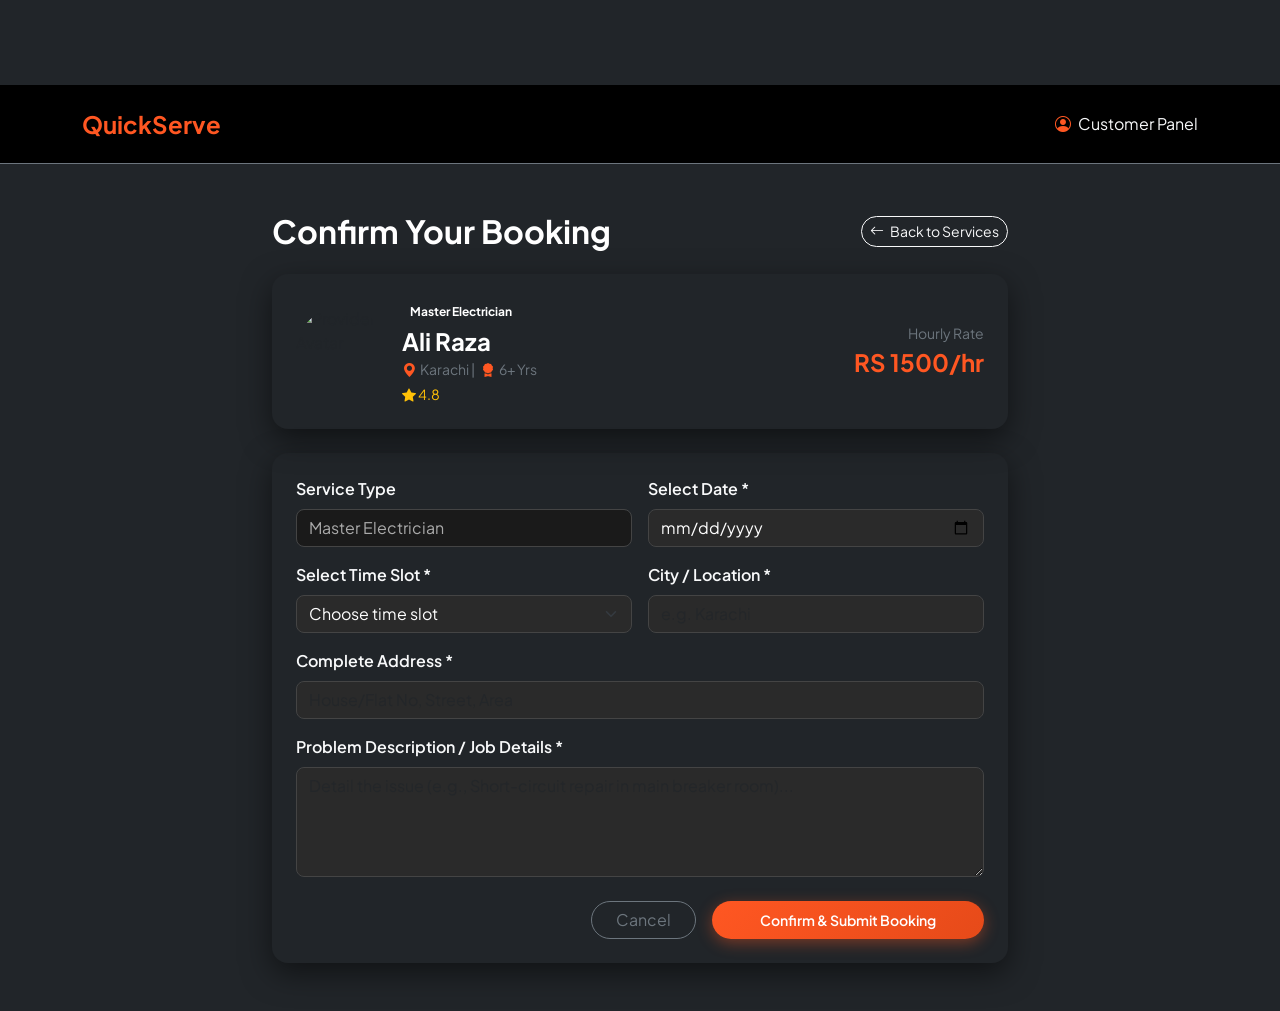
==== bookservice.html @ 1a3a0451 "update" ====
<!DOCTYPE html>
<html lang="en">
<head>
  <meta charset="UTF-8">
  <meta name="viewport" content="width=device-width, initial-scale=1.0">
  <title>QuickServe - Book Service</title>
  <!-- Bootstrap 5 CSS -->
  <link href="https://cdn.jsdelivr.net/npm/bootstrap@5.3.0/dist/css/bootstrap.min.css" rel="stylesheet">
  <!-- Bootstrap Icons -->
  <link rel="stylesheet" href="https://cdn.jsdelivr.net/npm/bootstrap-icons@1.10.5/font/bootstrap-icons.css">
  <link rel="stylesheet" href="style.css">
</head>
<body class="bg-dark text-white">

  <!-- Navbar -->
  <nav class="navbar navbar-expand-lg navbar-dark bg-black py-3 border-bottom border-secondary">
    <div class="container">
      <a class="navbar-brand fw-bold text-orange fs-4" href="index.html">QuickServe</a>
      <span class="navbar-text text-light" id="customer-nav-info">
        <i class="bi bi-person-circle text-orange me-1"></i> Customer Panel
      </span>
    </div>
  </nav>

  <div class="container py-5">
    <div class="row justify-content-center">
      <div class="col-lg-8">
        
        <!-- Header -->
        <div class="d-flex justify-content-between align-items-center mb-4">
          <h2 class="fw-bold text-white mb-0">Confirm Your Booking</h2>
          <a href="index.html" class="btn btn-outline-light btn-sm rounded-pill">
            <i class="bi bi-arrow-left me-1"></i> Back to Services
          </a>
        </div>

        <!-- Selected Provider Details Card -->
        <div class="card qs-booking-card p-4 mb-4 border-orange">
          <div class="d-flex align-items-center flex-wrap gap-3">
            <img id="prov-avatar" src="https://via.placeholder.com/100" class="qs-provider-img rounded-circle" alt="Provider Avatar">
            <div class="flex-grow-1">
              <span class="badge bg-orange mb-1" id="prov-category">Category</span>
              <h3 class="h4 fw-bold text-white mb-1" id="prov-name">Provider Name</h3>
              <p class="text-secondary small mb-1">
                <i class="bi bi-geo-alt-fill text-orange me-1"></i><span id="prov-location">Location</span> | 
                <i class="bi bi-award-fill text-orange mx-1"></i><span id="prov-exp">Experience</span>
              </p>
              <div class="text-warning small" id="prov-rating">
                <i class="bi bi-star-fill"></i> 4.8
              </div>
            </div>
            <div class="text-end ms-auto">
              <span class="text-secondary d-block small">Hourly Rate</span>
              <span class="fs-4 fw-bold text-orange" id="prov-price">RS 0/hr</span>
            </div>
          </div>
        </div>

        <!-- Booking Form -->
        <div class="card qs-booking-card p-4">
          <form id="bookingForm" novalidate>
            <div class="row g-3">
              
              <!-- Service Name (Readonly) -->
              <div class="col-md-6">
                <label for="serviceCategory" class="form-label text-light fw-semibold">Service Type</label>
                <input type="text" class="form-control qs-input" id="serviceCategory" readonly>
              </div>

              <!-- Date Selection -->
              <div class="col-md-6">
                <label for="bookingDate" class="form-label text-light fw-semibold">Select Date *</label>
                <input type="date" class="form-control qs-input" id="bookingDate" required>
                <div class="invalid-feedback">Please choose a valid booking date.</div>
              </div>

              <!-- Time Slot -->
              <div class="col-md-6">
                <label for="bookingTime" class="form-label text-light fw-semibold">Select Time Slot *</label>
                <select class="form-select qs-input" id="bookingTime" required>
                  <option value="" selected disabled>Choose time slot</option>
                  <option value="09:00 AM - 11:00 AM">09:00 AM - 11:00 AM</option>
                  <option value="11:30 AM - 01:30 PM">11:30 AM - 01:30 PM</option>
                  <option value="02:30 PM - 04:30 PM">02:30 PM - 04:30 PM</option>
                  <option value="05:00 PM - 07:00 PM">05:00 PM - 07:00 PM</option>
                </select>
                <div class="invalid-feedback">Please select a time slot.</div>
              </div>

              <!-- City / Area -->
              <div class="col-md-6">
                <label for="customerCity" class="form-label text-light fw-semibold">City / Location *</label>
                <input type="text" class="form-control qs-input" id="customerCity" placeholder="e.g. Karachi" required>
                <div class="invalid-feedback">City location is required.</div>
              </div>

              <!-- Full Address -->
              <div class="col-12">
                <label for="serviceAddress" class="form-label text-light fw-semibold">Complete Address *</label>
                <input type="text" class="form-control qs-input" id="serviceAddress" placeholder="House/Flat No, Street, Area" required>
                <div class="invalid-feedback">Address is required for provider visits.</div>
              </div>

              <!-- Description -->
              <div class="col-12">
                <label for="serviceDescription" class="form-label text-light fw-semibold">Problem Description / Job Details *</label>
                <textarea class="form-control qs-input" id="serviceDescription" rows="4" placeholder="Detail the issue (e.g., Short-circuit repair in main breaker room)..." required></textarea>
                <div class="invalid-feedback">Please provide a brief description of the issue.</div>
              </div>
            </div>

            <!-- Submit Buttons -->
            <div class="mt-4 d-flex justify-content-end gap-3">
              <a href="index.html" class="btn btn-outline-secondary px-4 rounded-pill">Cancel</a>
              <button type="submit" class="btn btn-orange-pill px-5 py-2">Confirm & Submit Booking</button>
            </div>
          </form>
        </div>

      </div>
    </div>
  </div>

  <script src="./bookservice.js"></script>
</body>
</html>
---- style.css ----
@import url('https://fonts.googleapis.com/css2?family=Plus+Jakarta+Sans:wght@400;500;600;700;800&display=swap');

/* ==========================================
   CSS ROOT VARIABLES (Global Theme Settings)
   ========================================== */
:root {
  /* Color Palette */
  --bg-dark: #0a0a0a;
  --bg-card: #141414;
  --bg-glass: rgba(18, 18, 18, 0.90);
  
  /* Brand Orange & Neon Glows */
  --brand-orange: #ff5722;
  --brand-orange-hover: #e64a19;
  --brand-orange-dark: #d84315;
  --orange-glow-light: rgba(255, 87, 34, 0.15);
  --orange-glow-medium: rgba(255, 87, 34, 0.35);
  --orange-glow-heavy: rgba(255, 87, 34, 0.7);

  /* Text Colors */
  --text-main: #ffffff;
  --text-body: #e0e0e0;
  
  
  /* Borders & Shadows */
  --glass-border: rgba(255, 255, 255, 0.1);
  --orange-border: rgba(255, 87, 34, 0.3);
  --shadow-dark: 0 15px 40px rgba(0, 0, 0, 0.8);
  --shadow-glow: 0 0 25px rgba(255, 87, 34, 0.4);
}
.text-muted {
  color: #585656 !important;
}

/* ==========================================
   GLOBAL BASE STYLES
   ========================================== */
body {
  font-family: 'Plus Jakarta Sans', sans-serif;
  background-color: var(--bg-dark);
  color: var(--text-main);
  padding-top: 85px;
  scroll-behavior: smooth;
  overflow-x: hidden;
  box-sizing:border-box;
  width: 100%;
  max-width: 100%;
}



/* ==========================================
   GLASSMORPHISM NAVBAR
   ========================================== */
.quickserve-navbar {
  background: var(--bg-glass);
  backdrop-filter: blur(14px);
  -webkit-backdrop-filter: blur(14px);
  border-bottom: 1px solid var(--glass-border);
  transition: all 0.3s ease;
}

/* Brand Logo */
.brand-logo-container {
  display: flex;
  align-items: center;
  gap: 10px;
  text-decoration: none;
}

.brand-icon-box {
  width: 44px;
  height: 44px;
  background: linear-gradient(135deg, var(--brand-orange), #b71c1c);
  border-radius: 12px;
  display: flex;
  align-items: center;
  justify-content: center;
  box-shadow: 0 4px 12px var(--orange-glow-medium);
}

.brand-title {
  font-size: 1.35rem;
  font-weight: 700;
  color: var(--text-main);
  letter-spacing: -0.5px;
}

.brand-title span {
  color: var(--brand-orange);
}

.brand-badge {
  font-size: 0.65rem;
  font-weight: 600;
  background-color: var(--orange-glow-light);
  color: var(--brand-orange);
  border: 1px solid var(--orange-border);
  border-radius: 4px;
  padding: 1px 6px;
  text-transform: uppercase;
  margin-left: 6px;
}

/* Header Search Bar */
.search-container {
  border: 1px solid var(--glass-border);
  border-radius: 50px;
  background: rgba(255, 255, 255, 0.05);
  overflow: hidden;
  transition: all 0.3s ease;
}

.search-container:focus-within {
  border-color: var(--brand-orange);
  box-shadow: 0 0 15px var(--orange-glow-medium);
}

.search-container .form-control,
.search-container .form-select {
  background: transparent !important;
  color: var(--text-main) !important;
  border: none !important;
  font-size: 0.88rem;
}

.search-container .form-select option {
  background-color: var(--bg-card);
  color: var(--text-main);
}

.search-container .form-control::placeholder {
  color: var(--text-muted);
}

.search-container .form-control:focus,
.search-container .form-select:focus {
  box-shadow: none !important;
}

.search-divider {
  width: 1px;
  background-color: var(--glass-border);
  height: 24px;
  align-self: center;
}

.btn-search-trigger {
  background-color: var(--brand-orange);
  color: var(--text-main);
  border: none;
  padding: 0.45rem 1.25rem;
  border-radius: 50px;
  margin: 3px;
  transition: background-color 0.2s ease;
}

.btn-search-trigger:hover {
  background-color: var(--brand-orange-hover);
  color: var(--text-main);
}

/* Navigation Links & Buttons */
.nav-link-custom {
  color: var(--text-body);
  font-size: 0.9rem;
  font-weight: 500;
  text-decoration: none;
  transition: color 0.2s ease;
  cursor: pointer;
}

.nav-link-custom:hover,
.nav-link-custom.active {
  color: var(--brand-orange);
}

.btn-orange-pill {
  background: linear-gradient(135deg, var(--brand-orange), var(--brand-orange-hover));
  color: var(--text-main);
  font-weight: 600;
  font-size: 0.88rem;
  border-radius: 50px;
  padding: 0.45rem 1.3rem;
  border: none;
  box-shadow: 0 4px 12px var(--orange-glow-medium);
  transition: all 0.3s ease;
}

.btn-orange-pill:hover {
  transform: translateY(-1px);
  box-shadow: 0 6px 16px var(--orange-glow-heavy);
  color: var(--text-main);
}

/* ==========================================
   HIGH-FI HERO SLIDER SECTION
   ========================================== */

/* Main Container Box with 3D Ambient Lighting */
.hero-slider-wrapper {
  position: relative;
  background: 
    radial-gradient(circle at 85% 30%, var(--orange-glow-medium) 0%, transparent 50%),
    radial-gradient(circle at 10% 80%, var(--orange-glow-light) 0%, transparent 45%),
    linear-gradient(135deg, var(--bg-dark) 0%, var(--bg-card) 100%);
  border: 1px solid var(--orange-border);
  border-radius: 28px;
  min-height: 380px;
  display: flex;
  align-items: center;
  overflow: hidden;
  box-shadow: var(--shadow-dark), inset 0 1px 1px var(--glass-border);
}

/* Background Ambient Grid Overlay Pattern */
.hero-slider-wrapper::before {
  content: "";
  position: absolute;
  top: 0; left: 0; right: 0; bottom: 0;
  background-image: 
    linear-gradient(to right, rgba(255, 87, 34, 0.05) 1px, transparent 1px),
    linear-gradient(to bottom, rgba(255, 87, 34, 0.05) 1px, transparent 1px);
  background-size: 35px 35px;
  pointer-events: none;
  opacity: 0.7;
}

.hero-slide {
  width: 100%;
  position: relative;
  z-index: 2;
}

/* Typography & Glow */
.slide-title {
  font-size: 2.5rem !important;
  font-weight: 800 !important;
  line-height: 1.2;
  letter-spacing: -0.5px;
}

.text-orange-glow {
  background: linear-gradient(135deg, #ff7043, #ff3d00);
  -webkit-background-clip: text;
  -webkit-text-fill-color: transparent;
  filter: drop-shadow(0 0 10px var(--orange-glow-medium));
}

.slide-desc {
  color: var(--text-body) !important;
  font-size: 1.05rem !important;
  line-height: 1.6;
  max-width: 580px;
}

/* 3D Floating Glass Icon Container */
.icon-illustration-box {
  width: 150px;
  height: 150px;
  margin: 0 auto;
  background: rgba(20, 20, 20, 0.6);
  backdrop-filter: blur(12px);
  border: 1.5px solid var(--orange-border);
  border-radius: 30px;
  display: flex;
  align-items: center;
  justify-content: center;
  box-shadow: 
    0 0 30px var(--orange-glow-medium),
    inset 0 0 15px var(--orange-glow-light);
  animation: float3D 4s ease-in-out infinite;
}

.icon-illustration-box i {
  font-size: 4rem;
  background: linear-gradient(135deg, #ff8a65, #ff3d00);
  -webkit-background-clip: text;
  -webkit-text-fill-color: transparent;
  filter: drop-shadow(0 0 15px var(--orange-glow-heavy));
}

@keyframes float3D {
  0% { transform: translateY(0px) rotate(0deg); }
  50% { transform: translateY(-10px) rotate(2deg); }
  100% { transform: translateY(0px) rotate(0deg); }
}

/* High-Impact Glow Button */
.btn-orange-glow {
  background: linear-gradient(135deg, var(--brand-orange) 0%, var(--brand-orange-dark) 100%);
  color: var(--text-main);
  font-weight: 700;
  border: none;
  border-radius: 50px;
  padding: 0.65rem 1.8rem;
  box-shadow: 0 0 20px var(--orange-glow-heavy);
  transition: all 0.3s cubic-bezier(0.175, 0.885, 0.32, 1.275);
}

.btn-orange-glow:hover {
  transform: translateY(-2px) scale(1.03);
  box-shadow: 0 0 30px rgba(255, 87, 34, 0.9);
  color: var(--text-main);
}

/* Slider Arrow Controls */
.slider-controls {
  position: absolute;
  bottom: 25px;
  right: 35px;
  display: flex;
  gap: 12px;
  z-index: 10;
}

.slider-btn {
  background: var(--orange-glow-light);
  border: 1px solid var(--orange-border);
  color: var(--text-main);
  width: 44px;
  height: 44px;
  border-radius: 50%;
  display: flex;
  align-items: center;
  justify-content: center;
  cursor: pointer;
  font-size: 1.1rem;
  backdrop-filter: blur(8px);
  box-shadow: 0 0 12px var(--orange-glow-light);
  transition: all 0.3s ease;
}

.slider-btn:hover {
  background: var(--brand-orange);
  border-color: var(--brand-orange);
  color: var(--text-main);
  transform: scale(1.1);
  box-shadow: var(--shadow-glow);
}

/* Responsive Adjustments */
@media (max-width: 991px) {
  .header-center-search {
    width: 100% !important;
    margin-top: 12px !important;
    order: 3;
  }
  
  .slide-title {
    font-size: 1.8rem !important;
  }
  
  .hero-slider-wrapper {
    min-height: 300px;
  }
}











/* card start */

/* ==========================================
   QUICKSERVE FLIP CARD - THEME MATCHED
   ========================================== */

.qs-flip-card {
  background-color: transparent;
  width: 100%;
  max-width: 320px;
  height: 480px;
  perspective: 1200px;
  font-family: inherit;
  margin: 0 auto;
}

.qs-card-inner {
  position: relative;
  width: 100%;
  height: 100%;
  text-align: left;
  transform-style: preserve-3d;
  border-radius: 20px;
}

/* Front & Back Sides Base */
.qs-card-front, 
.qs-card-back {
  position: absolute;
  width: 100%;
  height: 100%;
  -webkit-backface-visibility: hidden;
  backface-visibility: hidden;
  border-radius: 20px;
  border: 1px solid rgba(255, 87, 34, 0.25);
  overflow: hidden;
  box-shadow: 0 10px 30px rgba(0, 0, 0, 0.6);
}

/* FRONT DESIGN */
.qs-card-front {
  background: linear-gradient(180deg, #181818 0%, #0c0c0c 100%);
  display: flex;
  flex-direction: column;
}

.qs-card-img-wrapper {
  position: relative;
  height: 200px;
  width: 100%;
  overflow: hidden;
}

.qs-service-img {
  width: 100%;
  height: 100%;
  object-fit: cover;
}

.qs-price-tag {
  position: absolute;
  top: 12px;
  right: 12px;
  background: #ff5722;
  color: #ffffff;
  font-weight: 700;
  font-size: 0.85rem;
  padding: 4px 12px;
  border-radius: 8px;
  box-shadow: 0 4px 12px rgba(255, 87, 34, 0.4);
}

.qs-badge-overlay {
  position: absolute;
  top: 12px;
  left: 12px;
}

.qs-card-content {
  padding: 16px;
  display: flex;
  flex-direction: column;
  flex-grow: 1;
  background: rgba(20, 20, 20, 0.95);
}

.qs-provider-title {
  color: #ffffff;
  font-weight: 700;
  font-size: 1.15rem;
}

.qs-service-category {
  font-size: 0.8rem;
  font-weight: 600;
}

.qs-rating-num {
  font-size: 0.75rem;
}

.qs-details-grid {
  display: flex;
  gap: 15px;
}

.qs-detail-item {
  font-size: 0.8rem;
  color: #c5c5c5;
}

.qs-short-desc {
  font-size: 0.82rem;
  color: #a0a0a0;
  line-height: 1.4;
  margin-bottom: 8px;
}

.qs-hover-hint {
  font-size: 0.72rem;
}

/* VIEW PROFILE BUTTON GRADIENT (FRONT SIDE) */
.qs-card-front .btn-orange-pill {
  background: linear-gradient(135deg, #ff7043 0%, #ff5722 50%, #e64a19 100%);
  color: #ffffff !important;
  border: 1px solid rgba(255, 255, 255, 0.2);
  border-radius: 50px;
  font-weight: 600;
  padding: 6px 16px;
  box-shadow: 0 4px 12px rgba(255, 87, 34, 0.35);
  transition: all 0.3s ease;
}

.qs-card-front .btn-orange-pill:hover {
  background: linear-gradient(135deg, #ff8a65 0%, #ff5722 50%, #d84315 100%);
  box-shadow: 0 6px 18px rgba(255, 87, 34, 0.6);
  transform: translateY(-2px);
}

/* BACK DESIGN */
.qs-card-back {
  background: linear-gradient(135deg, rgba(35, 12, 6, 0.98) 0%, rgba(10, 10, 10, 0.98) 100%);
  transform: rotateY(180deg);
  display: flex;
  align-items: center;
  justify-content: center;
}

.qs-avatar-wrapper {
  position: relative;
  display: inline-block;
}

.qs-provider-avatar {
  width: 90px;
  height: 90px;
  border-radius: 50%;
  border: 3px solid #ff5722;
  object-fit: cover;
}

.qs-status-dot {
  position: absolute;
  bottom: 5px;
  right: 5px;
  width: 14px;
  height: 14px;
  background-color: #00e676;
  border: 2px solid #000;
  border-radius: 50%;
}

.qs-spec-list li {
  font-size: 0.82rem;
  color: #d1d5db;
  margin-bottom: 8px;
}

/* BOOK SERVICE NOW BUTTON GRADIENT (BACK SIDE) */
.qs-card-back .btn-orange-pill {
  background: linear-gradient(135deg, #ff5722 0%, #e64a19 50%, #bf360c 100%);
  color: #ffffff !important;
  border: 1px solid rgba(255, 255, 255, 0.25);
  border-radius: 50px;
  font-weight: 700;
  letter-spacing: 0.5px;
  box-shadow: 0 6px 20px rgba(255, 87, 34, 0.5), inset 0 1px 0 rgba(255, 255, 255, 0.3);
  transition: all 0.3s ease;
}

.qs-card-back .btn-orange-pill:hover {
  background: linear-gradient(135deg, #ff7043 0%, #ff5722 50%, #e64a19 100%);
  box-shadow: 0 8px 25px rgba(255, 87, 34, 0.75), inset 0 1px 0 rgba(255, 255, 255, 0.5);
  transform: translateY(-2px) scale(1.02);
}

.shadow-orange {
  box-shadow: 0 4px 15px rgba(255, 87, 34, 0.5);
}












/* login signup start */
/* BACKGROUND WITH RADIAL GRADIENT GLOW */
body.auth-body {
  background: radial-gradient(circle at center, #230c06 0%, #0c0c0c 70%, #050505 100%);
  color: #ffffff;
  min-height: 100vh;
  display: flex;
  align-items: center;
  justify-content: center;
  font-family: system-ui, -apple-system, sans-serif;
padding: 5px 5px;
}

/* AUTH CARD STYLING */
.auth-card {
  position: relative;
  background: linear-gradient(180deg, rgba(24, 24, 24, 0.95) 0%, rgba(12, 12, 12, 0.98) 100%);
  border: 1px solid rgba(255, 87, 34, 0.3);
  border-radius: 20px;
  padding: 35px 25px 30px 25px;
  width: 100%;
  max-width: 420px;
  box-shadow: 0 15px 35px rgba(0, 0, 0, 0.8), 0 0 20px rgba(255, 87, 34, 0.15);
}

/* BACK TO HOME BUTTON */
.btn-back-home {
  position: absolute;
  top: 15px;
  left: 20px;
  color: #a0a0a0;
  text-decoration: none;
  font-size: 0.8rem;
  font-weight: 500;
  transition: all 0.3s ease;
}

.btn-back-home:hover {
  color: #ff5722;
  transform: translateX(-3px);
}

.brand-title {
  color: #ffffff;
  font-weight: 800;
  letter-spacing: 1px;
  margin-top: 10px;
}

.brand-title span {
  color: #ff5722;
}

/* GOOGLE BUTTON STYLING */
.btn-google {
  background-color: #1f1f1f;
  border: 1px solid rgba(255, 255, 255, 0.15);
  color: #ffffff;
  font-weight: 600;
  border-radius: 50px;
  padding: 10px;
  transition: all 0.3s ease;
}

.btn-google:hover {
  background-color: #2a2a2a;
  border-color: rgba(255, 255, 255, 0.3);
  color: #ffffff;
}

/* OR DIVIDER */
.auth-divider {
  display: flex;
  align-items: center;
  text-align: center;
  color: #6c757d;
  font-size: 0.75rem;
  font-weight: 600;
}

.auth-divider::before,
.auth-divider::after {
  content: '';
  flex: 1;
  border-bottom: 1px solid rgba(255, 255, 255, 0.1);
}

.auth-divider:not(:empty)::before {
  margin-right: .5em;
}

.auth-divider:not(:empty)::after {
  margin-left: .5em;
}

/* INPUTS STYLING */
.auth-input {
  background-color: #141414;
  border: 1px solid rgba(255, 255, 255, 0.12);
  color: #ffffff !important;
  border-radius: 10px;
}

.auth-input:focus {
  background-color: #1a1a1a;
  border-color: #ff5722;
  box-shadow: 0 0 8px rgba(255, 87, 34, 0.4);
}

.auth-input option {
  background-color: #181818;
  color: #fff;
}

/* ORANGE GLOW BUTTON */
.btn-orange-glow {
  background: linear-gradient(135deg, #ff7043 0%, #ff5722 50%, #e64a19 100%);
  color: #ffffff;
  font-weight: 600;
  border: none;
  border-radius: 50px;
  box-shadow: 0 4px 15px rgba(255, 87, 34, 0.4);
  transition: all 0.3s ease;
}

.btn-orange-glow:hover {
  background: linear-gradient(135deg, #ff8a65 0%, #ff5722 50%, #d84315 100%);
  box-shadow: 0 6px 20px rgba(255, 87, 34, 0.6);
  transform: translateY(-2px);
}

.auth-link {
  color: #ff5722;
  text-decoration: none;
  font-weight: 600;
}

.auth-link:hover {
  text-decoration: underline;
  color: #ff7043;
}

/* login signup end */







/* book page */

/* Color Utilities */
.text-orange {
  color: var(--qs-orange) !important;
}

.bg-orange {
  background-color: var(--qs-orange) !important;
  color: #fff !important;
}

.btn-orange-pill {
  background-color: var(--qs-orange);
  color: #fff;
  border-radius: 50px;
  font-weight: 600;
  border: none;
  transition: all 0.3s ease;
  box-shadow: 0 4px 15px rgba(255, 107, 0, 0.3);
}

.btn-orange-pill:hover {
  background-color: var(--qs-orange-hover);
  color: #fff;
  transform: translateY(-2px);
  box-shadow: 0 6px 20px rgba(255, 107, 0, 0.5);
}

/* Booking Cards & Form Elements */
.qs-booking-card {
  background-color: var(--qs-card-bg);
  border: 1px solid var(--qs-border);
  border-radius: 16px;
  box-shadow: 0 10px 30px rgba(0, 0, 0, 0.5);
}

.border-orange {
  border: 1px solid var(--qs-orange) !important;
}

.qs-provider-img {
  width: 90px;
  height: 90px;
  object-fit: cover;
  border: 3px solid var(--qs-orange);
}

.qs-input {
  background-color: #2a2a2a !important;
  border: 1px solid #444 !important;
  color: #fff !important;
  border-radius: 8px;
}

.qs-input:focus {
  border-color: var(--qs-orange) !important;
  box-shadow: 0 0 8px rgba(255, 107, 0, 0.4) !important;
}

.qs-input[readonly] {
  background-color: #1a1a1a !important;
  color: #aaa !important;
}

.form-select.qs-input option {
  background-color: #1e1e1e;
  color: #fff;
}


/* book page end */




/* /footer */

/* HERO SLIDER MATCHED FOOTER BACKGROUND */
.site-footer {
  background: linear-gradient(135deg, rgba(35, 12, 6, 0.95) 0%, rgba(12, 12, 12, 0.98) 100%);
  border: 1px solid rgba(255, 87, 34, 0.25);
  border-radius: 28px;
  box-shadow: 0 10px 30px rgba(0, 0, 0, 0.5), inset 0 0 40px rgba(255, 87, 34, 0.08);
  margin: 40px 20px 20px 20px;
  position: relative;
  overflow: hidden;
}

/* Typography & Links */
.brand-desc {
  font-size: 0.88rem;
  color: #a0a0a0;
  line-height: 1.5;
}

.contact-info p {
  font-size: 0.85rem;
  color: #e0e0e0;
}

.text-orange {
  color: var(--brand-orange, #ff5722) !important;
}

.col-title {
  font-size: 1.05rem;
  font-weight: 700;
  color: #ffffff;
}

.footer-links a {
  color: #a0a0a0;
  text-decoration: none;
  font-size: 0.88rem;
  transition: all 0.2s ease;
}

.footer-links a:hover {
  color: var(--brand-orange, #ff5722);
  padding-left: 4px;
}

/* COMPACT FILTER BAR (IMAGE 3 MATCH) */
.compact-filter-bar {
  background: rgba(0, 0, 0, 0.6);
  border: 1px solid rgba(255, 255, 255, 0.12);
  border-radius: 50px;
  padding: 4px 6px 4px 16px;
  max-width: 420px;
}

.compact-select {
  background: transparent !important;
  border: none !important;
  color: #ffffff !important;
  font-size: 0.9rem;
  box-shadow: none !important;
  cursor: pointer;
}

.compact-select option {
  background-color: #121212;
  color: #ffffff;
}

.btn-orange-pill {
  background: linear-gradient(135deg, #ff5722, #e64a19);
  color: #ffffff;
  border-radius: 50px;
  border: none;
  font-weight: 600;
  padding: 8px 22px;
  box-shadow: 0 4px 15px rgba(255, 87, 34, 0.4);
  transition: transform 0.2s ease, box-shadow 0.2s ease;
}

.btn-orange-pill:hover {
  transform: translateY(-1px);
  box-shadow: 0 6px 20px rgba(255, 87, 34, 0.6);
  color: #ffffff;
}

/* Social Icons */
.social-icon {
  width: 36px;
  height: 36px;
  background: rgba(255, 255, 255, 0.06);
  border: 1px solid rgba(255, 255, 255, 0.1);
  border-radius: 50%;
  display: flex;
  align-items: center;
  justify-content: center;
  color: #ffffff;
  text-decoration: none;
  transition: all 0.2s ease;
}

.social-icon:hover {
  background: #ff5722;
  color: #ffffff;
  transform: translateY(-2px);
}

/* BACK TO TOP ARROW BUTTON */
#backToTopBtn {
  position: fixed;
  bottom: 25px;
  right: 25px;
  width: 46px;
  height: 46px;
  border-radius: 50%;
  background: #ff5722;
  color: #ffffff;
  border: none;
  font-size: 1.2rem;
  display: flex;
  align-items: center;
  justify-content: center;
  cursor: pointer;
  box-shadow: 0 4px 15px rgba(255, 87, 34, 0.5);
  opacity: 0;
  visibility: hidden;
  transition: all 0.3s ease;
  z-index: 9999;
}

#backToTopBtn.show {
  opacity: 1;
  visibility: visible;
}

#backToTopBtn:hover {
  background: #e64a19;
  transform: translateY(-3px);
}



/* footer end */
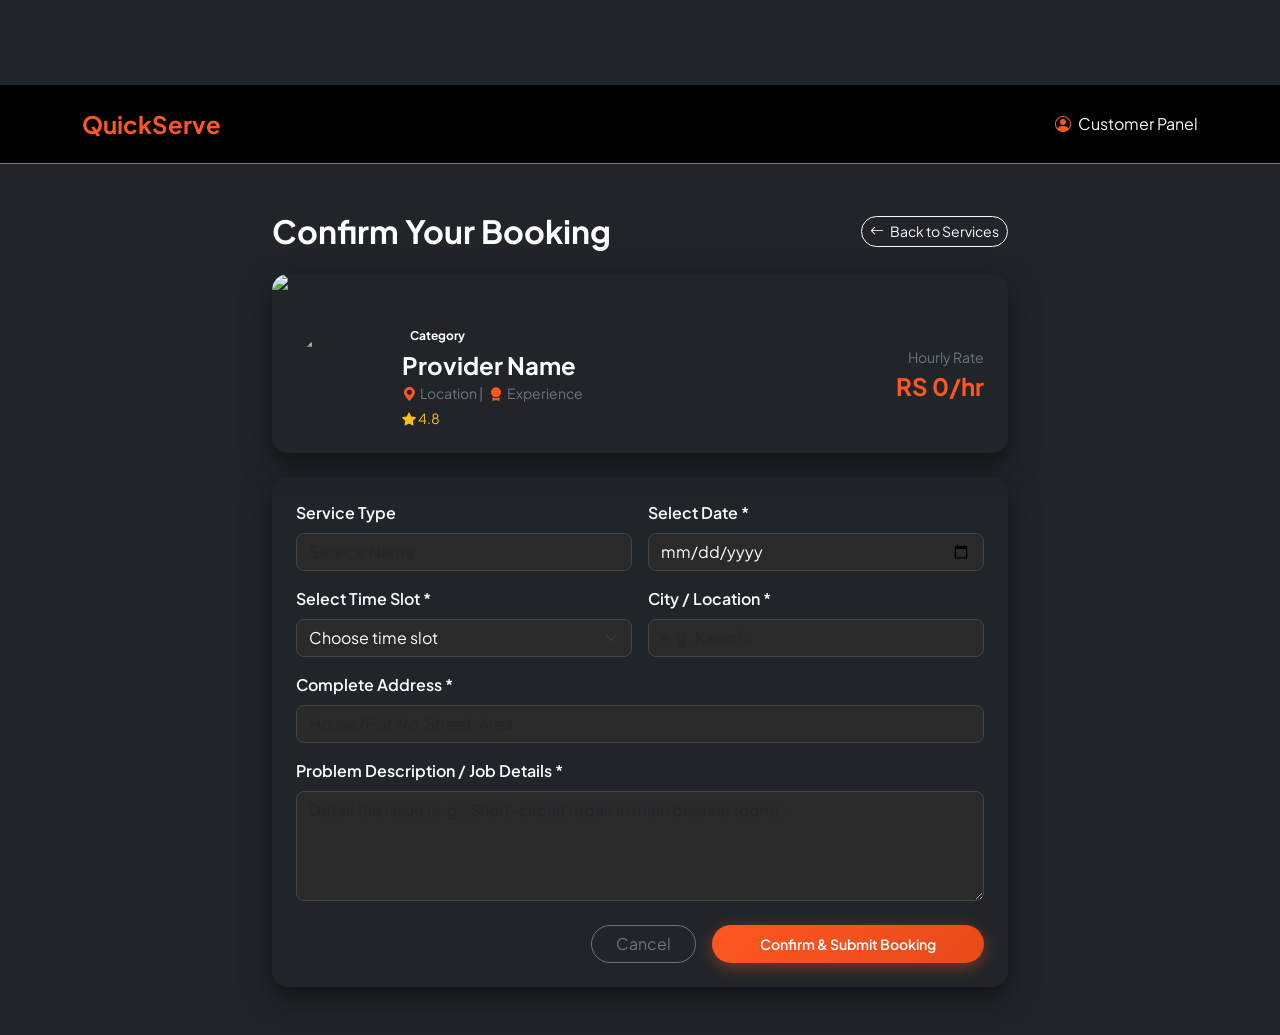
==== commit cec01179: "update" ====
--- a/bookservice.html
+++ b/bookservice.html
@@ -25,7 +25,7 @@
   <div class="container py-5">
     <div class="row justify-content-center">
       <div class="col-lg-8">
-        
+
         <!-- Header -->
         <div class="d-flex justify-content-between align-items-center mb-4">
           <h2 class="fw-bold text-white mb-0">Confirm Your Booking</h2>
@@ -34,24 +34,41 @@
           </a>
         </div>
 
-        <!-- Selected Provider Details Card -->
-        <div class="card qs-booking-card p-4 mb-4 border-orange">
-          <div class="d-flex align-items-center flex-wrap gap-3">
-            <img id="prov-avatar" src="https://via.placeholder.com/100" class="qs-provider-img rounded-circle" alt="Provider Avatar">
-            <div class="flex-grow-1">
-              <span class="badge bg-orange mb-1" id="prov-category">Category</span>
-              <h3 class="h4 fw-bold text-white mb-1" id="prov-name">Provider Name</h3>
-              <p class="text-secondary small mb-1">
-                <i class="bi bi-geo-alt-fill text-orange me-1"></i><span id="prov-location">Location</span> | 
-                <i class="bi bi-award-fill text-orange mx-1"></i><span id="prov-exp">Experience</span>
-              </p>
-              <div class="text-warning small" id="prov-rating">
-                <i class="bi bi-star-fill"></i> 4.8
+        <!--
+          FIX: pehle sirf provider ki round avatar image thi.
+          "Service image" (card ke upar wali banner photo, e.g. wiring/pipes/etc)
+          kahin bhi show nahi hoti thi kyunke wo data booking page tak bheji hi
+          nahi jati thi. Ab neeche ek banner <img id="prov-service-img"> add ki
+          gai hai jise bookservice.js populate karta hai.
+        -->
+        <div class="card qs-booking-card border-orange mb-4 overflow-hidden p-0">
+          <img id="prov-service-img"
+               src="https://images.unsplash.com/photo-1621905251189-08b45d6a269e?q=80&w=900&auto=format&fit=crop"
+               alt="Selected Service"
+               class="w-100"
+               style="max-height: 220px; object-fit: cover;">
+
+          <div class="p-4">
+            <div class="d-flex align-items-center flex-wrap gap-3">
+              <!-- Provider avatar with safe fallback -->
+              <img id="prov-avatar" src="https://ui-avatars.com/api/?name=Provider&background=ff6600&color=fff"
+                   onerror="this.onerror=null; this.src='https://ui-avatars.com/api/?name=Provider&background=ff6600&color=fff';"
+                   class="qs-provider-img rounded-circle" alt="Provider Avatar" width="100" height="100" style="object-fit: cover;">
+              <div class="flex-grow-1">
+                <span class="badge bg-orange mb-1" id="prov-category">Category</span>
+                <h3 class="h4 fw-bold text-white mb-1" id="prov-name">Provider Name</h3>
+                <p class="text-secondary small mb-1">
+                  <i class="bi bi-geo-alt-fill text-orange me-1"></i><span id="prov-location">Location</span> |
+                  <i class="bi bi-award-fill text-orange mx-1"></i><span id="prov-exp">Experience</span>
+                </p>
+                <div class="text-warning small" id="prov-rating">
+                  <i class="bi bi-star-fill"></i> 4.8
+                </div>
               </div>
-            </div>
-            <div class="text-end ms-auto">
-              <span class="text-secondary d-block small">Hourly Rate</span>
-              <span class="fs-4 fw-bold text-orange" id="prov-price">RS 0/hr</span>
+              <div class="text-end ms-auto">
+                <span class="text-secondary d-block small">Hourly Rate</span>
+                <span class="fs-4 fw-bold text-orange" id="prov-price">RS 0/hr</span>
+              </div>
             </div>
           </div>
         </div>
@@ -60,13 +77,14 @@
         <div class="card qs-booking-card p-4">
           <form id="bookingForm" novalidate>
             <div class="row g-3">
-              
+
               <!-- Service Name (Readonly) -->
-              <div class="col-md-6">
-                <label for="serviceCategory" class="form-label text-light fw-semibold">Service Type</label>
-                <input type="text" class="form-control qs-input" id="serviceCategory" readonly>
-              </div>
-
+              <!-- Is Line Ko Replace Karein -->
+<div class="col-md-6">
+  <label for="serviceCategory" class="form-label text-light fw-semibold">Service Type</label>
+  <input type="text" class="form-control qs-input" id="serviceCategory" required placeholder="Service Name">
+  <div class="invalid-feedback">Service type is required.</div>
+</div>
               <!-- Date Selection -->
               <div class="col-md-6">
                 <label for="bookingDate" class="form-label text-light fw-semibold">Select Date *</label>
@@ -121,6 +139,6 @@
     </div>
   </div>
 
-  <script src="./bookservice.js"></script>
+  <script type="module" src="./bookservice.js"></script>
 </body>
 </html>
--- a/style.css
+++ b/style.css
@@ -379,6 +379,7 @@
   height: 480px;
   perspective: 1200px;
   font-family: inherit;
+  perspective: 1000px; /* 3D effect ke liye */
   margin: 0 auto;
 }
 
@@ -404,6 +405,10 @@
   overflow: hidden;
   box-shadow: 0 10px 30px rgba(0, 0, 0, 0.6);
 }
+/* Hover par flip hona */
+.qs-flip-card:hover .qs-card-inner {
+  transform: rotateY(180deg);
+}
 
 /* FRONT DESIGN */
 .qs-card-front {
